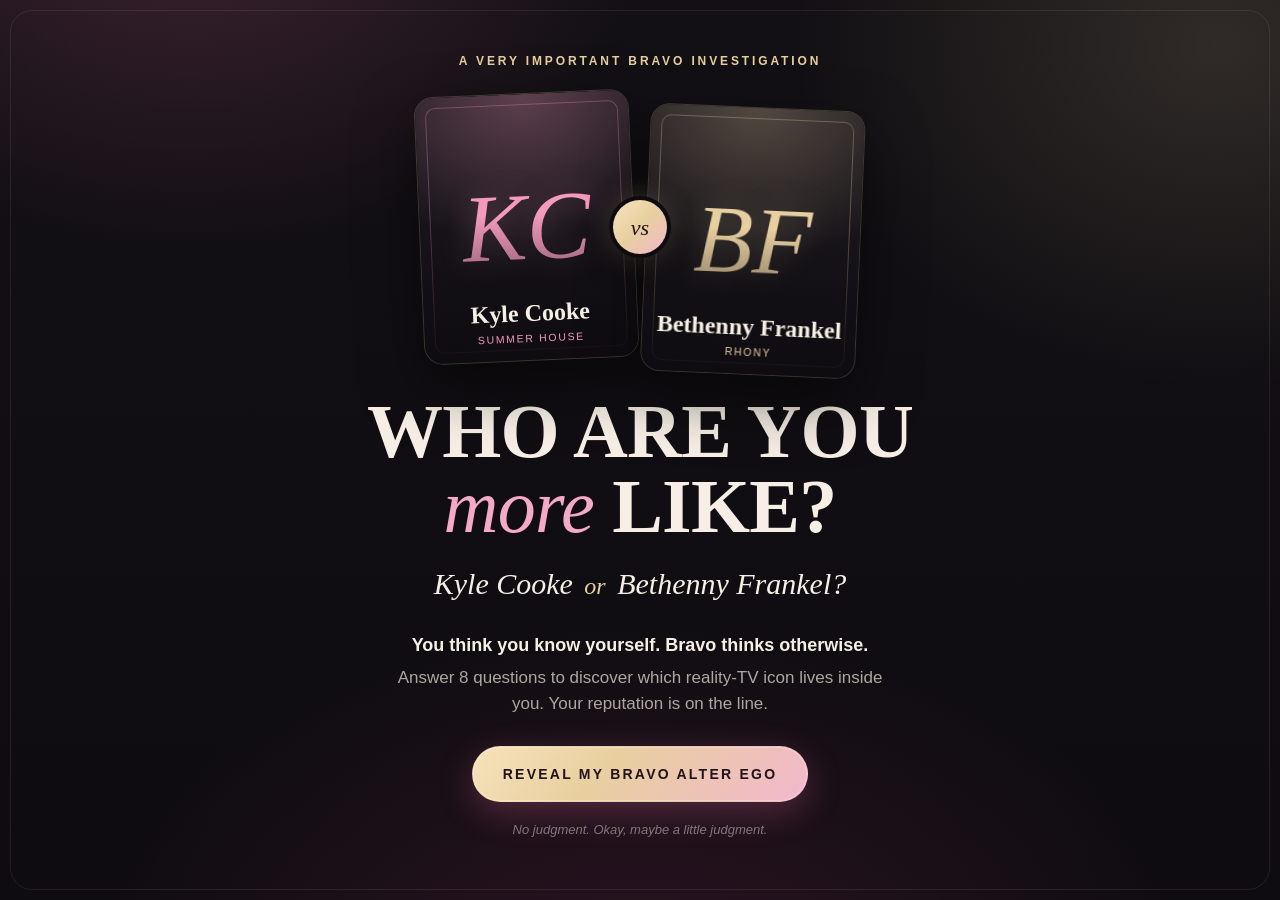
==== quiz/index.html @ a995e0f3 "Add Kyle vs. Bethenny Bravo personality quiz at /quiz/ Eight-question quiz with progress, back navig" ====
<!doctype html>
<html lang="en">
<head>
<meta charset="utf-8">
<meta name="viewport" content="width=device-width, initial-scale=1, viewport-fit=cover">
<meta name="theme-color" content="#0e0c10">
<meta name="robots" content="noindex">
<title>Kyle or Bethenny? A Bravo Investigation</title>
<link rel="icon" href="data:image/svg+xml,<svg xmlns='http://www.w3.org/2000/svg' viewBox='0 0 100 100'><text y='.9em' font-size='90'>🍸</text></svg>">
<link rel="stylesheet" href="quiz.css">
<script type="module" src="app.js"></script>
</head>
<body>

<div class="backdrop" aria-hidden="true"></div>
<canvas id="confetti" aria-hidden="true"></canvas>

<main id="app">

  <!-- 1. Introduction -->
  <section id="intro" class="screen is-active" aria-labelledby="introTitle">
    <p class="eyebrow">A Very Important Bravo Investigation</p>
    <div class="duo duo--intro" id="introDuo"></div>
    <h1 id="introTitle" class="display" tabindex="-1">Who are you <em>more</em> like?</h1>
    <p class="subhead">Kyle Cooke <span class="or">or</span> Bethenny Frankel?</p>
    <p class="lede">You think you know yourself. Bravo thinks otherwise.</p>
    <p class="body-copy">Answer 8 questions to discover which reality-TV icon lives inside you. Your reputation is on the line.</p>
    <button id="startBtn" class="btn btn--primary" type="button">Reveal my Bravo alter ego</button>
    <p class="fine-print">No judgment. Okay, maybe a little judgment.</p>
  </section>

  <!-- 2. Quiz -->
  <section id="quiz" class="screen" aria-labelledby="qText" hidden>
    <div class="quiz-top">
      <button id="backBtn" class="btn-back" type="button"><span aria-hidden="true">←</span> Back</button>
      <p class="eyebrow eyebrow--count" id="qCount" aria-live="polite"></p>
      <span class="quiz-top__spacer" aria-hidden="true"></span>
    </div>
    <div class="progress" id="progress" role="progressbar" aria-label="Quiz progress" aria-valuemin="0" aria-valuemax="8">
      <span class="progress__fill" id="progressFill"></span>
    </div>
    <div class="qcard" id="qcard">
      <p class="qcard__kicker" id="qKicker"></p>
      <h2 class="qcard__text" id="qText" tabindex="-1"></h2>
      <div class="answers" id="answers" role="group" aria-labelledby="qText"></div>
    </div>
    <div class="quiz-foot">
      <button id="nextBtn" class="btn btn--ghost" type="button" hidden>Keep my answer <span aria-hidden="true">→</span></button>
    </div>
  </section>

  <!-- 2b. Dramatic pause -->
  <section id="tally" class="screen screen--center" aria-labelledby="tallyTitle" hidden>
    <p class="eyebrow">Please stand by</p>
    <h2 id="tallyTitle" class="display display--sm" tabindex="-1">The producers are reviewing the footage<span class="dots" aria-hidden="true"><i>.</i><i>.</i><i>.</i></span></h2>
  </section>

  <!-- 3. Results (filled in by app.js) -->
  <section id="result" class="screen" aria-labelledby="resultTitle" hidden></section>

  <!-- 4. Cameo finale (filled in by app.js) -->
  <section id="cameos" class="screen" aria-labelledby="cameosTitle" hidden></section>

</main>

<noscript><p class="noscript">This quiz needs JavaScript turned on. Bravo would never.</p></noscript>
</body>
</html>
---- quiz/quiz.css ----
/* ============================================================
   Bravo reunion special x luxury editorial
   ============================================================ */
:root {
  --ink: #0e0c10;
  --charcoal: #18151b;
  --panel: rgba(255, 248, 240, 0.045);
  --panel-strong: rgba(255, 248, 240, 0.08);
  --line: rgba(232, 207, 160, 0.22);
  --line-strong: rgba(232, 207, 160, 0.55);
  --cream: #f7efe5;
  --muted: rgba(247, 239, 229, 0.68);
  --faint: rgba(247, 239, 229, 0.45);
  --champagne: #e8cfa0;
  --gold: #c9a45c;
  --pink: #f4a9c6;
  --rose: #e2679a;

  /* Per-person accents */
  --kyle: #f39abd;
  --kyle-deep: #b8406f;
  --bethenny: #e8cfa0;
  --bethenny-deep: #9c7a3c;

  --serif: "Didot", "Bodoni 72", "Bodoni MT", "Playfair Display", "Hoefler Text", "Times New Roman", serif;
  --sans: -apple-system, BlinkMacSystemFont, "SF Pro Text", "Segoe UI", Roboto, "Helvetica Neue", Arial, sans-serif;

  --radius: 18px;
  --ease: cubic-bezier(.2, .8, .2, 1);
  --gutter: 20px;
}

* { box-sizing: border-box; -webkit-tap-highlight-color: transparent; }
html { background: var(--ink); }
body {
  margin: 0;
  min-height: 100vh; min-height: 100dvh;
  background: var(--ink);
  color: var(--cream);
  font-family: var(--sans);
  font-size: 17px;
  line-height: 1.5;
  -webkit-font-smoothing: antialiased;
  overflow-x: hidden;
}
[hidden] { display: none !important; }
img, video { max-width: 100%; }
button { font: inherit; color: inherit; }

/* Spotlight glows + a faint reunion-stage frame */
.backdrop {
  position: fixed; inset: 0; z-index: 0; pointer-events: none;
  background:
    radial-gradient(60vmax 45vmax at 15% -10%, rgba(226, 103, 154, 0.20), transparent 60%),
    radial-gradient(55vmax 45vmax at 95% 5%, rgba(232, 207, 160, 0.14), transparent 60%),
    radial-gradient(70vmax 50vmax at 50% 115%, rgba(120, 40, 80, 0.30), transparent 65%),
    linear-gradient(180deg, #121014 0%, var(--ink) 100%);
}
.backdrop::after {
  content: ""; position: absolute; inset: 10px;
  border: 1px solid rgba(232, 207, 160, 0.10); border-radius: 22px;
}
#confetti { position: fixed; inset: 0; width: 100%; height: 100%; z-index: 5; pointer-events: none; }

#app {
  position: relative; z-index: 1;
  width: 100%; max-width: 820px; margin: 0 auto;
  padding: max(28px, env(safe-area-inset-top)) var(--gutter) max(36px, env(safe-area-inset-bottom));
  overflow-x: hidden; overflow-x: clip; /* glows and tilted portraits never cause sideways scroll */
}

/* ---------- Screens ---------- */
.screen {
  min-height: calc(100dvh - 64px);
  display: flex; flex-direction: column; align-items: center; justify-content: center;
  text-align: center;
}
.screen.is-entering { animation: screenIn .7s var(--ease) both; }
.screen--center { justify-content: center; }
@keyframes screenIn { from { opacity: 0; transform: translateY(14px); } to { opacity: 1; transform: none; } }

/* ---------- Type ---------- */
.eyebrow {
  margin: 0 0 18px;
  font-size: 12px; font-weight: 600; letter-spacing: 0.24em; text-transform: uppercase;
  color: var(--champagne);
}
.display {
  margin: 0;
  font-family: var(--serif); font-weight: 700;
  font-size: clamp(40px, 10.5vw, 76px); line-height: 0.98; letter-spacing: -0.01em;
  text-transform: uppercase; text-wrap: balance;
}
.display em { font-style: italic; text-transform: lowercase; color: var(--pink); font-weight: 400; }
.display--sm { font-size: clamp(28px, 7.5vw, 46px); line-height: 1.1; text-transform: none; }
.display:focus, .qcard__text:focus, h2:focus { outline: none; }
.subhead {
  margin: 18px 0 0;
  font-family: var(--serif); font-style: italic; font-size: clamp(22px, 5.6vw, 30px); color: var(--cream);
}
.subhead .or { color: var(--champagne); font-size: 0.8em; margin: 0 4px; }
.lede { margin: 26px 0 6px; font-weight: 600; font-size: 18px; }
.body-copy { margin: 0 auto; max-width: 30em; color: var(--muted); }
.fine-print { margin: 18px 0 0; font-size: 13px; color: var(--faint); font-style: italic; }
.gold-rule { width: 64px; height: 1px; margin: 26px auto; border: 0; background: linear-gradient(90deg, transparent, var(--gold), transparent); }

/* ---------- Buttons ---------- */
.btn {
  appearance: none; cursor: pointer;
  display: inline-flex; align-items: center; justify-content: center; gap: 10px;
  min-height: 56px; padding: 16px 30px; margin-top: 30px;
  border-radius: 999px; border: 1px solid transparent;
  font-weight: 700; font-size: 14px; letter-spacing: 0.16em; text-transform: uppercase;
  text-decoration: none;
  transition: transform .2s var(--ease), box-shadow .25s ease, background-color .25s ease, border-color .25s ease;
}
.btn--primary {
  color: #22131a;
  background: linear-gradient(135deg, #f7e2bb 0%, var(--champagne) 40%, #f2b7cd 100%);
  box-shadow: 0 10px 34px rgba(226, 103, 154, 0.28), 0 0 0 1px rgba(255, 255, 255, 0.25) inset;
}
.btn--primary:hover { transform: translateY(-2px); box-shadow: 0 16px 44px rgba(226, 103, 154, 0.42), 0 0 0 1px rgba(255, 255, 255, 0.35) inset; }
.btn--ghost { color: var(--cream); background: transparent; border-color: var(--line-strong); }
.btn--ghost:hover { background: var(--panel-strong); border-color: var(--champagne); }
.btn:active { transform: scale(0.97); }
.btn:focus-visible, .btn-back:focus-visible, .answer:focus-visible, .link-btn:focus-visible {
  outline: 2px solid var(--champagne); outline-offset: 4px;
}
.btn-back {
  appearance: none; cursor: pointer; background: none; border: 0; padding: 10px 6px;
  color: var(--muted); font-size: 14px; letter-spacing: 0.08em; text-transform: uppercase; font-weight: 600;
  border-radius: 8px; transition: color .2s ease;
}
.btn-back:hover { color: var(--cream); }
.btn-back[aria-hidden="true"] { visibility: hidden; }
.link-btn {
  appearance: none; cursor: pointer; background: none; border: 0; margin-top: 16px; padding: 8px;
  color: var(--muted); font-size: 14px; text-decoration: underline; text-underline-offset: 4px; border-radius: 6px;
}
.link-btn:hover { color: var(--cream); }

/* ---------- Portraits (image with monogram fallback) ---------- */
.portrait {
  position: relative; margin: 0;
  width: 100%; aspect-ratio: 4 / 5;
  border-radius: var(--radius); overflow: hidden;
  background: var(--charcoal);
  box-shadow: 0 0 0 1px var(--line), 0 24px 60px rgba(0, 0, 0, 0.55);
  isolation: isolate;
}
.portrait__fallback {
  position: absolute; inset: 0;
  display: flex; flex-direction: column; align-items: center; justify-content: center; gap: 6px;
  background:
    radial-gradient(120% 80% at 50% 0%, var(--accent-glow), transparent 70%),
    linear-gradient(180deg, #1d191f, #121014);
}
.portrait__fallback::before {
  content: ""; position: absolute; inset: 10px;
  border: 1px solid var(--accent-line); border-radius: calc(var(--radius) - 8px);
}
.portrait__mono {
  font-family: var(--serif); font-style: italic; font-weight: 400;
  font-size: clamp(54px, 15vw, 96px); line-height: 1; color: var(--accent);
  text-shadow: 0 0 30px var(--accent-glow);
}
.portrait__img {
  position: absolute; inset: 0; width: 100%; height: 100%;
  object-fit: cover; object-position: var(--pos, 50% 25%);
  opacity: 0; transition: opacity .6s ease;
}
.portrait__img.is-loaded { opacity: 1; }
.portrait::after { /* legibility gradient behind the caption */
  content: ""; position: absolute; inset: 45% 0 0; z-index: 1;
  background: linear-gradient(180deg, transparent, rgba(14, 12, 16, 0.92));
}
.portrait__caption {
  position: absolute; left: 0; right: 0; bottom: 0; z-index: 2;
  padding: 14px 12px 14px; text-align: center;
}
.portrait__name { display: block; font-family: var(--serif); font-size: clamp(17px, 4.6vw, 24px); font-weight: 700; line-height: 1.15; }
.portrait__show { display: block; margin-top: 3px; font-size: 10.5px; letter-spacing: 0.16em; text-transform: uppercase; color: var(--accent); }

.is-kyle { --accent: var(--kyle); --accent-deep: var(--kyle-deep); --accent-glow: rgba(243, 154, 189, 0.30); --accent-line: rgba(243, 154, 189, 0.30); }
.is-bethenny { --accent: var(--bethenny); --accent-deep: var(--bethenny-deep); --accent-glow: rgba(232, 207, 160, 0.26); --accent-line: rgba(232, 207, 160, 0.30); }

/* Side-by-side pair with a "vs" medallion */
.duo { position: relative; display: grid; grid-template-columns: 1fr 1fr; gap: 14px; width: 100%; max-width: 440px; margin: 6px auto 34px; }
.duo .portrait:first-child { transform: rotate(-2.5deg); }
.duo .portrait:last-child { transform: rotate(2.5deg) translateY(14px); }
.duo__vs {
  position: absolute; left: 50%; top: 50%; z-index: 3; transform: translate(-50%, -50%);
  width: 54px; height: 54px; border-radius: 50%;
  display: flex; align-items: center; justify-content: center;
  font-family: var(--serif); font-style: italic; font-size: 22px; color: #22131a;
  background: linear-gradient(135deg, #f7e2bb, var(--champagne) 50%, #f2b7cd);
  box-shadow: 0 0 0 4px var(--ink), 0 10px 30px rgba(0, 0, 0, 0.5), 0 0 30px rgba(232, 207, 160, 0.35);
}
.duo--intro .portrait { animation: floatIn 1s var(--ease) both; }
.duo--intro .portrait:last-child { animation-delay: .12s; }
@keyframes floatIn { from { opacity: 0; translate: 0 24px; } to { opacity: 1; translate: 0 0; } }

/* ---------- Quiz ---------- */
#quiz { justify-content: flex-start; padding-top: 4px; }
.quiz-top { width: 100%; display: grid; grid-template-columns: 90px 1fr 90px; align-items: center; }
.quiz-top .btn-back { justify-self: start; }
.eyebrow--count { margin: 0; }
.progress {
  width: 100%; height: 4px; margin: 14px 0 0;
  border-radius: 999px; background: rgba(247, 239, 229, 0.10); overflow: hidden;
}
.progress__fill {
  display: block; height: 100%; width: 0;
  background: linear-gradient(90deg, var(--rose), var(--champagne));
  box-shadow: 0 0 14px rgba(232, 207, 160, 0.6);
  transition: width .5s var(--ease);
}
.qcard { width: 100%; margin-top: clamp(28px, 7vh, 64px); }
.qcard.is-leaving { animation: qOut .22s ease both; }
.qcard.is-entering { animation: qIn .45s var(--ease) both; }
.qcard.is-leaving.is-back { animation-name: qOutBack; }
.qcard.is-entering.is-back { animation-name: qInBack; }
@keyframes qOut { to { opacity: 0; transform: translateX(-28px); } }
@keyframes qIn { from { opacity: 0; transform: translateX(28px); } to { opacity: 1; transform: none; } }
@keyframes qOutBack { to { opacity: 0; transform: translateX(28px); } }
@keyframes qInBack { from { opacity: 0; transform: translateX(-28px); } to { opacity: 1; transform: none; } }
.qcard__kicker { margin: 0 0 12px; font-family: var(--serif); font-style: italic; color: var(--pink); font-size: 18px; }
.qcard__text {
  margin: 0 auto; max-width: 18em;
  font-family: var(--serif); font-weight: 700; font-size: clamp(30px, 8vw, 50px); line-height: 1.08; text-wrap: balance;
}
.answers { display: grid; gap: 14px; margin-top: clamp(28px, 5vh, 44px); text-align: left; }
@media (min-width: 720px) { .answers { grid-template-columns: 1fr 1fr; gap: 18px; } }

.answer {
  appearance: none; cursor: pointer; position: relative;
  display: grid; grid-template-columns: auto 1fr; align-items: start; gap: 16px;
  width: 100%; min-height: 96px; padding: 22px 20px 22px 18px;
  text-align: left; border-radius: var(--radius);
  background: var(--panel); border: 1px solid var(--line);
  transition: transform .2s var(--ease), background-color .2s ease, border-color .2s ease, box-shadow .25s ease;
}
.answer:hover { background: var(--panel-strong); border-color: var(--line-strong); transform: translateY(-2px); }
.answer:active { transform: scale(0.985); }
.answer__letter {
  flex: none; width: 36px; height: 36px; border-radius: 50%;
  display: inline-flex; align-items: center; justify-content: center;
  font-family: var(--serif); font-style: italic; font-size: 18px; color: var(--champagne);
  border: 1px solid var(--line-strong);
  transition: background-color .2s ease, color .2s ease;
}
.answer__text { font-size: 17px; line-height: 1.45; padding-top: 5px; }
.answer__tag {
  position: absolute; top: -11px; right: 16px;
  display: none; align-items: center; gap: 6px;
  padding: 3px 10px; border-radius: 999px;
  font-size: 10.5px; font-weight: 700; letter-spacing: 0.16em; text-transform: uppercase;
  color: #22131a; background: var(--champagne);
}
.answer[aria-pressed="true"] {
  background: linear-gradient(135deg, rgba(232, 207, 160, 0.16), rgba(226, 103, 154, 0.12));
  border-color: var(--champagne);
  box-shadow: 0 0 0 1px var(--champagne), 0 12px 34px rgba(232, 207, 160, 0.16);
}
.answer[aria-pressed="true"] .answer__letter { background: var(--champagne); color: #22131a; border-color: var(--champagne); }
.answer[aria-pressed="true"] .answer__tag { display: inline-flex; }
.answers.is-locked .answer { pointer-events: none; }

.quiz-foot { min-height: 90px; display: flex; justify-content: center; }

/* ---------- Tally ---------- */
.dots i { font-style: normal; animation: blink 1.2s infinite; }
.dots i:nth-child(2) { animation-delay: .2s; }
.dots i:nth-child(3) { animation-delay: .4s; }
@keyframes blink { 0%, 100% { opacity: .2; } 50% { opacity: 1; } }

/* ---------- Result ---------- */
#result, #cameos { justify-content: flex-start; padding-top: 12px; }
.reveal > * { animation: rise .8s var(--ease) both; }
.reveal > *:nth-child(1) { animation-delay: .05s; }
.reveal > *:nth-child(2) { animation-delay: .25s; animation-name: spotlight; animation-duration: 1.2s; }
.reveal > *:nth-child(3) { animation-delay: .8s; }
.reveal > *:nth-child(4) { animation-delay: 1.05s; }
.reveal > *:nth-child(5) { animation-delay: 1.3s; }
.reveal > *:nth-child(n+6) { animation-delay: 1.5s; }
@keyframes rise { from { opacity: 0; transform: translateY(18px); } to { opacity: 1; transform: none; } }
@keyframes spotlight { from { opacity: 0; transform: scale(.88); filter: brightness(2.2) blur(6px); } to { opacity: 1; transform: none; filter: none; } }

.result__stage { position: relative; width: 100%; max-width: 300px; margin: 0 auto 30px; }
.result__stage::before { /* spotlight halo */
  content: ""; position: absolute; inset: -18% -30%; z-index: -1;
  background: radial-gradient(closest-side, var(--halo, rgba(232, 207, 160, 0.30)), transparent);
}
.result__stage--duo { max-width: 440px; }
.result__stage--duo .duo { margin: 0 auto; }
.result__title .line { display: block; }
.result__title .line--small { font-size: 0.5em; letter-spacing: 0.06em; color: var(--champagne); margin-bottom: 8px; }
.result__title .line--name { color: var(--name-color, var(--cream)); }
.result__subtitle { margin: 14px 0 0; font-family: var(--serif); font-style: italic; font-size: clamp(20px, 5.4vw, 28px); color: var(--muted); }

.scorecard {
  width: 100%; max-width: 520px; margin: 34px auto 0; padding: 22px 20px 20px;
  border-radius: var(--radius); background: var(--panel); border: 1px solid var(--line);
}
.scorecard .eyebrow { margin-bottom: 16px; }
.split {
  display: flex; height: 14px; border-radius: 999px; overflow: hidden;
  background: rgba(247, 239, 229, 0.08);
}
.split__seg { width: 0; transition: width 1.4s var(--ease) .3s; }
.split__seg--kyle { background: linear-gradient(90deg, var(--kyle-deep), var(--kyle)); }
.split__seg--bethenny { background: linear-gradient(90deg, var(--bethenny), var(--bethenny-deep)); }
.tally { display: flex; justify-content: space-between; gap: 12px; margin: 14px 0 0; }
.tally div { display: flex; flex-direction: column; gap: 2px; }
.tally div:last-child { text-align: right; }
.tally dt { font-size: 12px; letter-spacing: 0.16em; text-transform: uppercase; font-weight: 700; }
.tally .is-kyle dt { color: var(--kyle); }
.tally .is-bethenny dt { color: var(--bethenny); }
.tally dd { margin: 0; font-family: var(--serif); font-size: 22px; font-weight: 700; }

.result__desc { max-width: 32em; margin: 30px auto 0; font-size: 18px; color: var(--cream); }
.traits {
  list-style: none; margin: 24px auto 0; padding: 0; max-width: 520px;
  display: flex; flex-wrap: wrap; justify-content: center; gap: 10px;
}
.traits li {
  padding: 8px 14px; border-radius: 999px; font-size: 14px;
  border: 1px solid var(--line); background: var(--panel); color: var(--muted);
}
.traits li::before { content: "✦ "; color: var(--champagne); }
.diagnosis { margin: 30px auto 0; font-family: var(--serif); font-style: italic; font-size: 21px; color: var(--muted); max-width: 26em; }
.diagnosis strong { color: var(--champagne); font-weight: 700; }

.teaser {
  width: 100%; margin: 56px auto 0; padding: 40px 22px 34px;
  border-radius: 24px; position: relative; overflow: hidden;
  background:
    radial-gradient(120% 90% at 50% 0%, rgba(226, 103, 154, 0.18), transparent 60%),
    linear-gradient(180deg, rgba(255, 248, 240, 0.06), rgba(255, 248, 240, 0.02));
  border: 1px solid var(--line-strong);
  box-shadow: 0 0 60px rgba(232, 207, 160, 0.08);
  animation: rise .8s var(--ease) 1.9s both;
}
.teaser h2 { margin: 0; font-family: var(--serif); font-weight: 700; font-size: clamp(30px, 8vw, 48px); line-height: 1.04; text-transform: uppercase; text-wrap: balance; }
.teaser p { margin: 16px auto 0; max-width: 28em; color: var(--muted); }
.teaser .btn { margin-top: 26px; }

/* ---------- Cameo finale ---------- */
.cameos__head { margin-bottom: 34px; }
.cameos__head h2 { margin: 0; font-family: var(--serif); font-weight: 700; font-size: clamp(32px, 9vw, 56px); line-height: 1.02; text-transform: uppercase; text-wrap: balance; }
.cameo-grid { display: grid; gap: 26px; width: 100%; align-items: start; }
@media (min-width: 760px) { .cameo-grid { grid-template-columns: 1fr 1fr; } }
.cameo-grid > * { animation: rise .8s var(--ease) both; }
.cameo-grid > *:nth-child(2) { animation-delay: .25s; }

.cameo {
  position: relative; padding: 22px 18px 18px; border-radius: 24px; text-align: center;
  background: linear-gradient(180deg, rgba(255, 248, 240, 0.06), rgba(255, 248, 240, 0.02));
  border: 1px solid var(--accent-line);
  box-shadow: 0 30px 70px rgba(0, 0, 0, 0.45);
}
.cameo--featured { padding-top: 34px; border-color: var(--accent); box-shadow: 0 0 0 1px var(--accent), 0 0 50px var(--accent-glow), 0 30px 70px rgba(0, 0, 0, 0.45); }
.cameo__badge {
  position: absolute; top: -13px; left: 50%; transform: translateX(-50%);
  white-space: nowrap; padding: 5px 14px; border-radius: 999px;
  font-size: 11px; font-weight: 800; letter-spacing: 0.2em; color: #22131a;
  background: var(--accent);
  box-shadow: 0 6px 20px var(--accent-glow);
}
.cameo__head { display: flex; align-items: center; gap: 14px; text-align: left; margin-bottom: 18px; }
.cameo__head .portrait { flex: none; width: 66px; aspect-ratio: 1; border-radius: 50%; box-shadow: 0 0 0 2px var(--accent); }
.cameo__head .portrait::after, .cameo__head .portrait__fallback::before { display: none; }
.cameo__head .portrait__mono { font-size: 26px; }
.cameo__label { margin: 0 0 4px; font-size: 10.5px; font-weight: 700; letter-spacing: 0.18em; color: var(--accent); }
.cameo__name { margin: 0; font-family: var(--serif); font-size: 26px; line-height: 1.1; }
.cameo__show { margin: 2px 0 0; font-size: 14px; color: var(--muted); }

.cameo__media {
  position: relative; margin: 0 auto;
  width: min(100%, calc(68vh * 9 / 16)); aspect-ratio: 9 / 16;
  border-radius: 16px; overflow: hidden; background: #000;
  box-shadow: 0 0 0 1px var(--accent-line);
}
.cameo__media video { display: block; width: 100%; height: 100%; object-fit: contain; background: #000; }
.cameo__placeholder {
  position: absolute; inset: 0;
  display: flex; flex-direction: column; align-items: center; justify-content: center; gap: 14px;
  padding: 24px; text-align: center;
  background:
    radial-gradient(90% 60% at 50% 30%, var(--accent-glow), transparent 70%),
    linear-gradient(180deg, #1b171d, #0f0d11);
}
.cameo__placeholder-bg { position: absolute; inset: 0; width: 100%; height: 100%; object-fit: cover; opacity: .28; filter: blur(2px) saturate(.8); }
.cameo__placeholder > *:not(.cameo__placeholder-bg) { position: relative; }
.cameo__icon {
  width: 74px; height: 74px; border-radius: 50%;
  display: flex; align-items: center; justify-content: center;
  border: 1px solid var(--accent); color: var(--accent);
  box-shadow: 0 0 30px var(--accent-glow);
}
.cameo__icon svg { width: 26px; height: 26px; margin-left: 4px; }
.cameo__placeholder-title { margin: 0; font-family: var(--serif); font-size: 24px; font-weight: 700; }
.cameo__placeholder-text { margin: 0; color: var(--muted); font-size: 15px; max-width: 18em; }
.cameo__placeholder .btn { margin-top: 6px; }

.finale { margin: 48px auto 0; font-family: var(--serif); font-style: italic; font-size: clamp(22px, 6vw, 30px); line-height: 1.3; max-width: 18em; text-wrap: balance; }
.finale-actions { display: flex; flex-wrap: wrap; justify-content: center; gap: 4px 18px; }

.noscript { position: relative; z-index: 2; text-align: center; padding: 40px 20px; }

/* ---------- Small screens ---------- */
@media (max-width: 380px) {
  :root { --gutter: 16px; }
  .btn { padding: 15px 22px; letter-spacing: 0.12em; }
  .quiz-top { grid-template-columns: 76px 1fr 76px; }
  .duo { gap: 10px; }
}

/* ---------- Reduced motion ---------- */
@media (prefers-reduced-motion: reduce) {
  *, *::before, *::after {
    animation-duration: 0.01ms !important; animation-delay: 0ms !important;
    transition-duration: 0.01ms !important; transition-delay: 0ms !important;
  }
  .dots i { opacity: 1; }
}
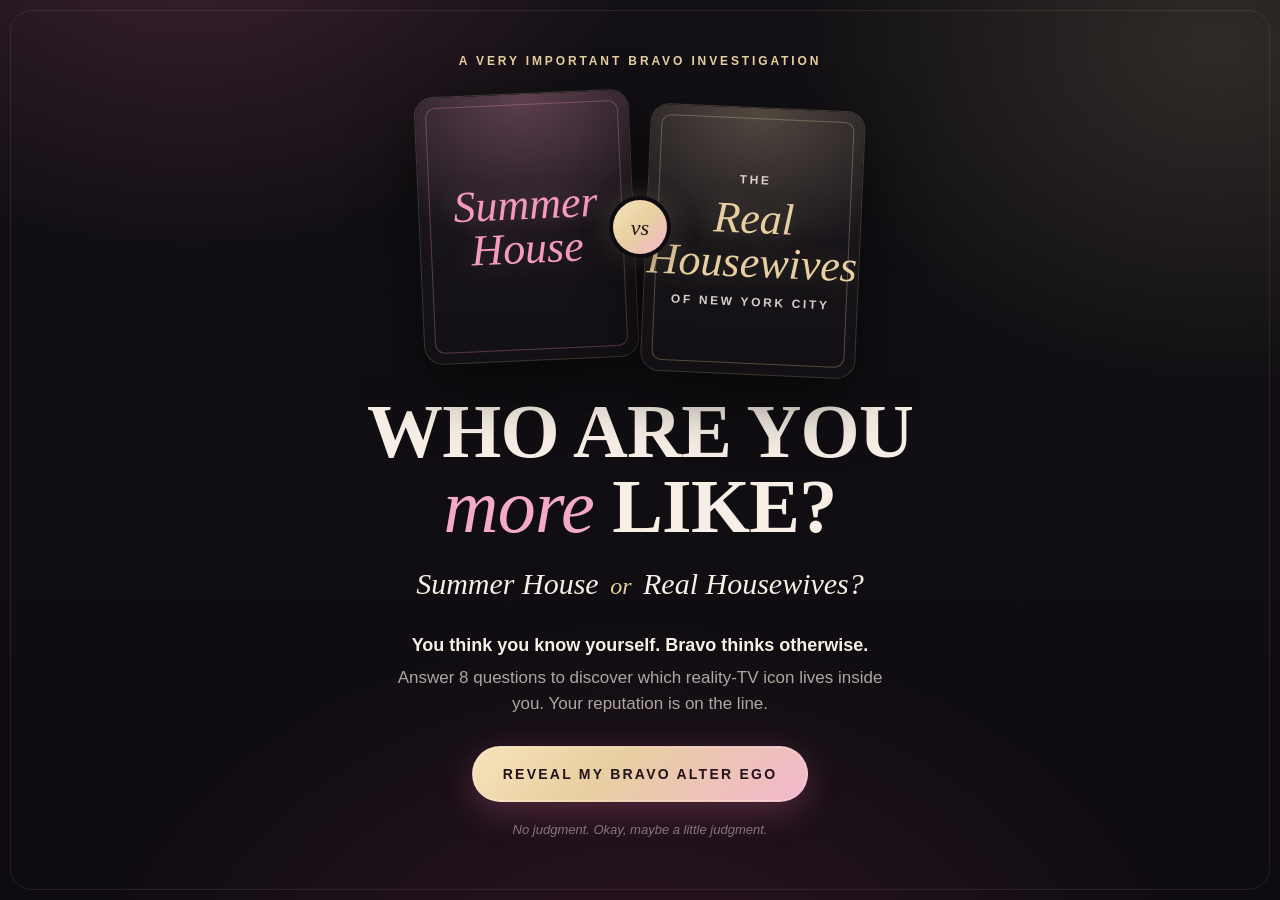
==== commit 17a1bf6e: "Quiz intro: show logos instead of names, no spoilers before the reveal The intro now pits Summer Hou" ====
--- a/quiz/index.html
+++ b/quiz/index.html
@@ -5,7 +5,7 @@
 <meta name="viewport" content="width=device-width, initial-scale=1, viewport-fit=cover">
 <meta name="theme-color" content="#0e0c10">
 <meta name="robots" content="noindex">
-<title>Kyle or Bethenny? A Bravo Investigation</title>
+<title>Who Are You More Like? A Bravo Investigation</title>
 <link rel="icon" href="data:image/svg+xml,<svg xmlns='http://www.w3.org/2000/svg' viewBox='0 0 100 100'><text y='.9em' font-size='90'>🍸</text></svg>">
 <link rel="stylesheet" href="quiz.css">
 <script type="module" src="app.js"></script>
@@ -22,7 +22,7 @@
     <p class="eyebrow">A Very Important Bravo Investigation</p>
     <div class="duo duo--intro" id="introDuo"></div>
     <h1 id="introTitle" class="display" tabindex="-1">Who are you <em>more</em> like?</h1>
-    <p class="subhead">Kyle Cooke <span class="or">or</span> Bethenny Frankel?</p>
+    <p class="subhead">Summer House <span class="or">or</span> Real Housewives?</p>
     <p class="lede">You think you know yourself. Bravo thinks otherwise.</p>
     <p class="body-copy">Answer 8 questions to discover which reality-TV icon lives inside you. Your reputation is on the line.</p>
     <button id="startBtn" class="btn btn--primary" type="button">Reveal my Bravo alter ego</button>
--- a/quiz/quiz.css
+++ b/quiz/quiz.css
@@ -184,6 +184,26 @@
 .is-kyle { --accent: var(--kyle); --accent-deep: var(--kyle-deep); --accent-glow: rgba(243, 154, 189, 0.30); --accent-line: rgba(243, 154, 189, 0.30); }
 .is-bethenny { --accent: var(--bethenny); --accent-deep: var(--bethenny-deep); --accent-glow: rgba(232, 207, 160, 0.26); --accent-line: rgba(232, 207, 160, 0.30); }
 
+/* Show logo cards (intro) */
+.show-card::after { display: none; }
+.show-card__wordmark { padding: 22px 14px; gap: 2px; }
+.wordmark__main {
+  font-family: var(--serif); font-style: italic; font-weight: 400;
+  font-size: clamp(24px, 6.6vw, 44px); line-height: 1; color: var(--accent);
+  text-shadow: 0 0 28px var(--accent-glow); text-wrap: balance;
+}
+.wordmark__minor {
+  font-size: clamp(10px, 2.6vw, 12px); font-weight: 600; letter-spacing: 0.22em; text-transform: uppercase;
+  color: var(--cream); opacity: 0.85; margin: 6px 0;
+}
+.show-card__logo {
+  position: absolute; inset: 14% 17%; width: 66%; height: 72%;
+  object-fit: contain; opacity: 0; transition: opacity .6s ease;
+  filter: drop-shadow(0 6px 24px rgba(0, 0, 0, 0.5));
+}
+.show-card__logo.is-loaded { opacity: 1; }
+.show-card.has-logo .show-card__wordmark > * { visibility: hidden; } /* keep the card background, drop the text */
+
 /* Side-by-side pair with a "vs" medallion */
 .duo { position: relative; display: grid; grid-template-columns: 1fr 1fr; gap: 14px; width: 100%; max-width: 440px; margin: 6px auto 34px; }
 .duo .portrait:first-child { transform: rotate(-2.5deg); }
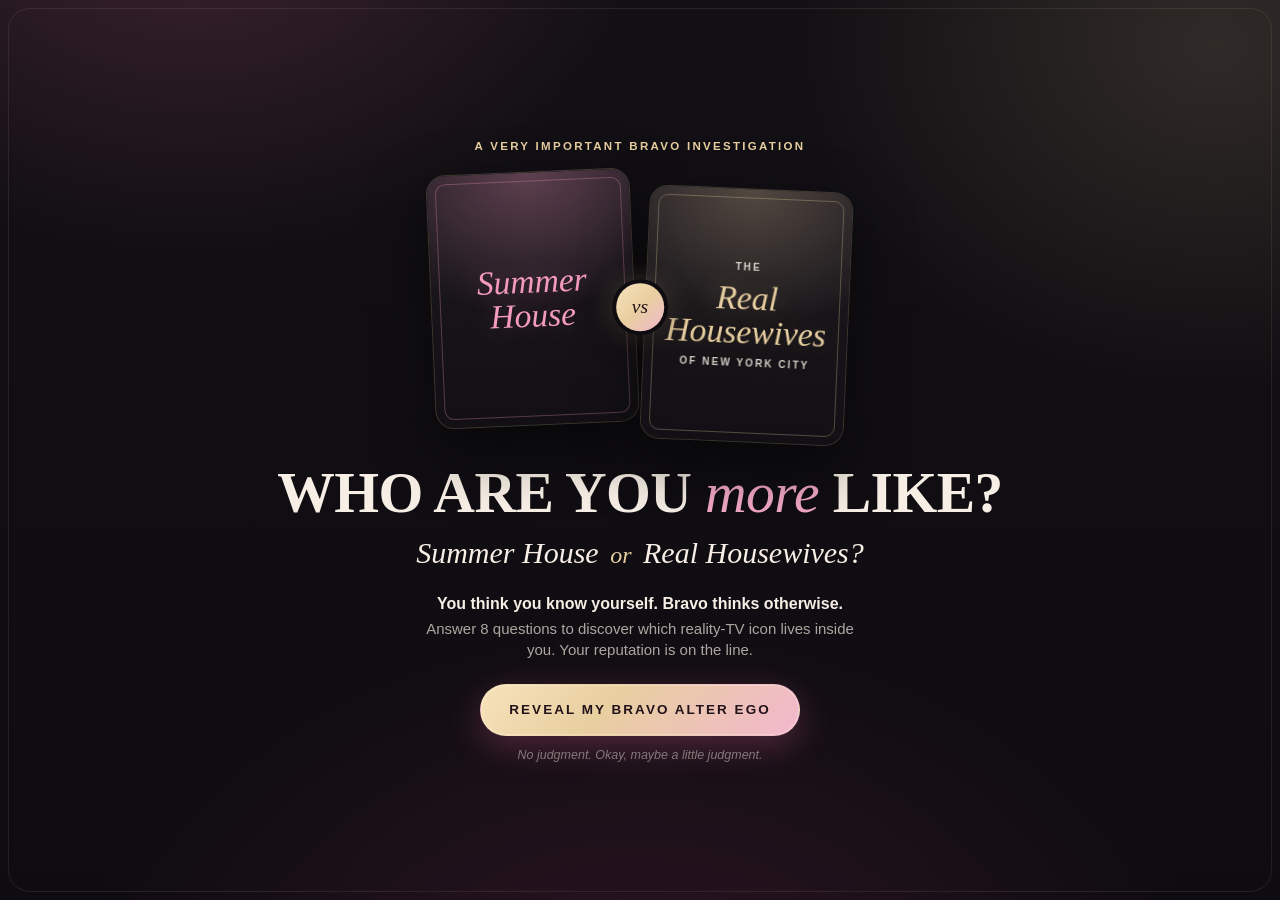
==== commit 5e8a2002: "Quiz: fit every screen on an iPhone without scrolling Screens are now sized to the visible viewport " ====
--- a/quiz/index.html
+++ b/quiz/index.html
@@ -20,7 +20,7 @@
   <!-- 1. Introduction -->
   <section id="intro" class="screen is-active" aria-labelledby="introTitle">
     <p class="eyebrow">A Very Important Bravo Investigation</p>
-    <div class="duo duo--intro" id="introDuo"></div>
+    <div class="stretch"><div class="duo duo--intro" id="introDuo"></div></div>
     <h1 id="introTitle" class="display" tabindex="-1">Who are you <em>more</em> like?</h1>
     <p class="subhead">Summer House <span class="or">or</span> Real Housewives?</p>
     <p class="lede">You think you know yourself. Bravo thinks otherwise.</p>
@@ -56,7 +56,18 @@
   </section>
 
   <!-- 3. Results (filled in by app.js) -->
-  <section id="result" class="screen" aria-labelledby="resultTitle" hidden></section>
+  <section id="result" class="screen reveal" aria-labelledby="resultTitle" hidden></section>
+
+  <!-- 3b. Teaser for the Cameos -->
+  <section id="verdict" class="screen" aria-labelledby="verdictTitle" hidden>
+    <div class="teaser">
+      <p class="eyebrow">Your verdict is in</p>
+      <h2 id="verdictTitle" tabindex="-1">Hear it from the professionals.</h2>
+      <p>Your Bravo alter ego has been identified. But we thought you deserved a second opinion.</p>
+      <button id="revealCameosBtn" class="btn btn--primary" type="button">Reveal your Cameo surprises</button>
+    </div>
+    <button id="verdictBackBtn" class="link-btn" type="button">← Back to my results</button>
+  </section>
 
   <!-- 4. Cameo finale (filled in by app.js) -->
   <section id="cameos" class="screen" aria-labelledby="cameosTitle" hidden></section>
--- a/quiz/quiz.css
+++ b/quiz/quiz.css
@@ -1,5 +1,7 @@
 /* ============================================================
    Bravo reunion special x luxury editorial
+   Every screen is sized to fit the visible phone screen: text keeps
+   its size, and the images (".stretch" areas) shrink to the space left.
    ============================================================ */
 :root {
   --ink: #0e0c10;
@@ -28,18 +30,20 @@
   --radius: 18px;
   --ease: cubic-bezier(.2, .8, .2, 1);
   --gutter: 20px;
-}
+  --screen-h: 100vh;
+}
+@supports (height: 100svh) { :root { --screen-h: 100svh; } } /* visible height with Safari's toolbars showing */
 
 * { box-sizing: border-box; -webkit-tap-highlight-color: transparent; }
 html { background: var(--ink); }
 body {
   margin: 0;
-  min-height: 100vh; min-height: 100dvh;
+  min-height: var(--screen-h);
   background: var(--ink);
   color: var(--cream);
   font-family: var(--sans);
-  font-size: 17px;
-  line-height: 1.5;
+  font-size: 16px;
+  line-height: 1.45;
   -webkit-font-smoothing: antialiased;
   overflow-x: hidden;
 }
@@ -57,7 +61,7 @@
     linear-gradient(180deg, #121014 0%, var(--ink) 100%);
 }
 .backdrop::after {
-  content: ""; position: absolute; inset: 10px;
+  content: ""; position: absolute; inset: 8px;
   border: 1px solid rgba(232, 207, 160, 0.10); border-radius: 22px;
 }
 #confetti { position: fixed; inset: 0; width: 100%; height: 100%; z-index: 5; pointer-events: none; }
@@ -65,52 +69,59 @@
 #app {
   position: relative; z-index: 1;
   width: 100%; max-width: 820px; margin: 0 auto;
-  padding: max(28px, env(safe-area-inset-top)) var(--gutter) max(36px, env(safe-area-inset-bottom));
+  padding: 0 var(--gutter);
   overflow-x: hidden; overflow-x: clip; /* glows and tilted portraits never cause sideways scroll */
 }
 
 /* ---------- Screens ---------- */
 .screen {
-  min-height: calc(100dvh - 64px);
+  min-height: var(--screen-h);
+  padding: max(18px, env(safe-area-inset-top)) 0 max(16px, env(safe-area-inset-bottom));
   display: flex; flex-direction: column; align-items: center; justify-content: center;
   text-align: center;
 }
 .screen.is-entering { animation: screenIn .7s var(--ease) both; }
-.screen--center { justify-content: center; }
 @keyframes screenIn { from { opacity: 0; transform: translateY(14px); } to { opacity: 1; transform: none; } }
+
+/* Flexible image area: takes whatever height is left over, within limits */
+.stretch {
+  flex: 1 1 0; width: 100%;
+  min-height: 110px; max-height: 300px;
+  container-type: size;
+  display: flex; align-items: center; justify-content: center;
+}
 
 /* ---------- Type ---------- */
 .eyebrow {
-  margin: 0 0 18px;
-  font-size: 12px; font-weight: 600; letter-spacing: 0.24em; text-transform: uppercase;
+  margin: 0 0 12px;
+  font-size: 11.5px; font-weight: 600; letter-spacing: 0.2em; text-transform: uppercase;
   color: var(--champagne);
 }
 .display {
   margin: 0;
   font-family: var(--serif); font-weight: 700;
-  font-size: clamp(40px, 10.5vw, 76px); line-height: 0.98; letter-spacing: -0.01em;
+  font-size: clamp(32px, min(10vw, 6.4svh), 72px); line-height: 0.98; letter-spacing: -0.01em;
   text-transform: uppercase; text-wrap: balance;
 }
 .display em { font-style: italic; text-transform: lowercase; color: var(--pink); font-weight: 400; }
-.display--sm { font-size: clamp(28px, 7.5vw, 46px); line-height: 1.1; text-transform: none; }
-.display:focus, .qcard__text:focus, h2:focus { outline: none; }
+.display--sm { font-size: clamp(26px, min(7.5vw, 5svh), 46px); line-height: 1.1; text-transform: none; }
+.display:focus, h2:focus { outline: none; }
 .subhead {
-  margin: 18px 0 0;
-  font-family: var(--serif); font-style: italic; font-size: clamp(22px, 5.6vw, 30px); color: var(--cream);
+  margin: 10px 0 0;
+  font-family: var(--serif); font-style: italic; font-size: clamp(19px, min(5.4vw, 3.4svh), 30px); color: var(--cream);
 }
 .subhead .or { color: var(--champagne); font-size: 0.8em; margin: 0 4px; }
-.lede { margin: 26px 0 6px; font-weight: 600; font-size: 18px; }
-.body-copy { margin: 0 auto; max-width: 30em; color: var(--muted); }
-.fine-print { margin: 18px 0 0; font-size: 13px; color: var(--faint); font-style: italic; }
-.gold-rule { width: 64px; height: 1px; margin: 26px auto; border: 0; background: linear-gradient(90deg, transparent, var(--gold), transparent); }
+.lede { margin: clamp(10px, 2svh, 22px) 0 4px; font-weight: 600; font-size: 16px; line-height: 1.35; }
+.body-copy { margin: 0 auto; max-width: 30em; color: var(--muted); font-size: 15px; line-height: 1.4; }
+.fine-print { margin: 10px 0 0; font-size: 12.5px; color: var(--faint); font-style: italic; }
 
 /* ---------- Buttons ---------- */
 .btn {
   appearance: none; cursor: pointer;
   display: inline-flex; align-items: center; justify-content: center; gap: 10px;
-  min-height: 56px; padding: 16px 30px; margin-top: 30px;
-  border-radius: 999px; border: 1px solid transparent;
-  font-weight: 700; font-size: 14px; letter-spacing: 0.16em; text-transform: uppercase;
+  min-height: 52px; padding: 14px 28px; margin-top: clamp(14px, 2.6svh, 28px);
+  border-radius: 999px; border: 1px solid transparent; flex: none;
+  font-weight: 700; font-size: 13.5px; letter-spacing: 0.15em; text-transform: uppercase;
   text-decoration: none;
   transition: transform .2s var(--ease), box-shadow .25s ease, background-color .25s ease, border-color .25s ease;
 }
@@ -123,25 +134,25 @@
 .btn--ghost { color: var(--cream); background: transparent; border-color: var(--line-strong); }
 .btn--ghost:hover { background: var(--panel-strong); border-color: var(--champagne); }
 .btn:active { transform: scale(0.97); }
-.btn:focus-visible, .btn-back:focus-visible, .answer:focus-visible, .link-btn:focus-visible {
+.btn:focus-visible, .btn-back:focus-visible, .answer:focus-visible, .link-btn:focus-visible, .pager__dot:focus-visible {
   outline: 2px solid var(--champagne); outline-offset: 4px;
 }
 .btn-back {
   appearance: none; cursor: pointer; background: none; border: 0; padding: 10px 6px;
-  color: var(--muted); font-size: 14px; letter-spacing: 0.08em; text-transform: uppercase; font-weight: 600;
+  color: var(--muted); font-size: 13px; letter-spacing: 0.08em; text-transform: uppercase; font-weight: 600;
   border-radius: 8px; transition: color .2s ease;
 }
 .btn-back:hover { color: var(--cream); }
 .btn-back[aria-hidden="true"] { visibility: hidden; }
 .link-btn {
-  appearance: none; cursor: pointer; background: none; border: 0; margin-top: 16px; padding: 8px;
+  appearance: none; cursor: pointer; background: none; border: 0; margin-top: 8px; padding: 8px;
   color: var(--muted); font-size: 14px; text-decoration: underline; text-underline-offset: 4px; border-radius: 6px;
 }
 .link-btn:hover { color: var(--cream); }
 
 /* ---------- Portraits (image with monogram fallback) ---------- */
 .portrait {
-  position: relative; margin: 0;
+  position: relative; margin: 0; flex: none;
   width: 100%; aspect-ratio: 4 / 5;
   border-radius: var(--radius); overflow: hidden;
   background: var(--charcoal);
@@ -156,12 +167,12 @@
     linear-gradient(180deg, #1d191f, #121014);
 }
 .portrait__fallback::before {
-  content: ""; position: absolute; inset: 10px;
+  content: ""; position: absolute; inset: 8px;
   border: 1px solid var(--accent-line); border-radius: calc(var(--radius) - 8px);
 }
 .portrait__mono {
   font-family: var(--serif); font-style: italic; font-weight: 400;
-  font-size: clamp(54px, 15vw, 96px); line-height: 1; color: var(--accent);
+  font-size: 64px; line-height: 1; color: var(--accent);
   text-shadow: 0 0 30px var(--accent-glow);
 }
 .portrait__img {
@@ -176,25 +187,31 @@
 }
 .portrait__caption {
   position: absolute; left: 0; right: 0; bottom: 0; z-index: 2;
-  padding: 14px 12px 14px; text-align: center;
-}
-.portrait__name { display: block; font-family: var(--serif); font-size: clamp(17px, 4.6vw, 24px); font-weight: 700; line-height: 1.15; }
-.portrait__show { display: block; margin-top: 3px; font-size: 10.5px; letter-spacing: 0.16em; text-transform: uppercase; color: var(--accent); }
+  padding: 10px 8px; text-align: center;
+}
+.portrait__name { display: block; font-family: var(--serif); font-size: 20px; font-weight: 700; line-height: 1.15; }
+.portrait__show { display: block; margin-top: 2px; font-size: 10px; letter-spacing: 0.16em; text-transform: uppercase; color: var(--accent); }
+
+/* Inside a .stretch area, size everything off the available height (cqh) */
+.stretch .portrait { width: auto; height: 96cqh; max-width: 100cqw; }
+.stretch .portrait__mono { font-size: clamp(30px, 20cqh, 88px); }
+.stretch .portrait__name { font-size: clamp(13px, 6.6cqh, 24px); }
+.stretch .portrait__show { font-size: clamp(8.5px, 3.3cqh, 11px); }
 
 .is-kyle { --accent: var(--kyle); --accent-deep: var(--kyle-deep); --accent-glow: rgba(243, 154, 189, 0.30); --accent-line: rgba(243, 154, 189, 0.30); }
 .is-bethenny { --accent: var(--bethenny); --accent-deep: var(--bethenny-deep); --accent-glow: rgba(232, 207, 160, 0.26); --accent-line: rgba(232, 207, 160, 0.30); }
 
 /* Show logo cards (intro) */
 .show-card::after { display: none; }
-.show-card__wordmark { padding: 22px 14px; gap: 2px; }
+.show-card__wordmark { padding: 12px 10px; gap: 2px; }
 .wordmark__main {
   font-family: var(--serif); font-style: italic; font-weight: 400;
-  font-size: clamp(24px, 6.6vw, 44px); line-height: 1; color: var(--accent);
+  font-size: clamp(18px, min(12cqh, 8.6cqw), 44px); line-height: 1; color: var(--accent);
   text-shadow: 0 0 28px var(--accent-glow); text-wrap: balance;
 }
 .wordmark__minor {
-  font-size: clamp(10px, 2.6vw, 12px); font-weight: 600; letter-spacing: 0.22em; text-transform: uppercase;
-  color: var(--cream); opacity: 0.85; margin: 6px 0;
+  font-size: clamp(8.5px, min(3.6cqh, 2.6cqw), 12px); font-weight: 600; letter-spacing: 0.2em; text-transform: uppercase;
+  color: var(--cream); opacity: 0.85; margin: 5px 0;
 }
 .show-card__logo {
   position: absolute; inset: 14% 17%; width: 66%; height: 72%;
@@ -205,14 +222,15 @@
 .show-card.has-logo .show-card__wordmark > * { visibility: hidden; } /* keep the card background, drop the text */
 
 /* Side-by-side pair with a "vs" medallion */
-.duo { position: relative; display: grid; grid-template-columns: 1fr 1fr; gap: 14px; width: 100%; max-width: 440px; margin: 6px auto 34px; }
-.duo .portrait:first-child { transform: rotate(-2.5deg); }
-.duo .portrait:last-child { transform: rotate(2.5deg) translateY(14px); }
+.duo { position: relative; display: flex; align-items: center; justify-content: center; gap: 12px; height: 100cqh; width: 100%; }
+.duo .portrait { height: 90cqh; max-width: calc(50cqw - 8px); }
+.duo .portrait:first-child { transform: rotate(-2.5deg) translateY(-3cqh); }
+.duo .portrait:last-child { transform: rotate(2.5deg) translateY(3cqh); }
 .duo__vs {
   position: absolute; left: 50%; top: 50%; z-index: 3; transform: translate(-50%, -50%);
-  width: 54px; height: 54px; border-radius: 50%;
+  width: clamp(38px, 17cqh, 54px); height: clamp(38px, 17cqh, 54px); border-radius: 50%;
   display: flex; align-items: center; justify-content: center;
-  font-family: var(--serif); font-style: italic; font-size: 22px; color: #22131a;
+  font-family: var(--serif); font-style: italic; font-size: clamp(16px, 7cqh, 22px); color: #22131a;
   background: linear-gradient(135deg, #f7e2bb, var(--champagne) 50%, #f2b7cd);
   box-shadow: 0 0 0 4px var(--ink), 0 10px 30px rgba(0, 0, 0, 0.5), 0 0 30px rgba(232, 207, 160, 0.35);
 }
@@ -220,13 +238,16 @@
 .duo--intro .portrait:last-child { animation-delay: .12s; }
 @keyframes floatIn { from { opacity: 0; translate: 0 24px; } to { opacity: 1; translate: 0 0; } }
 
+/* ---------- Intro ---------- */
+#intro .stretch { min-height: 140px; max-height: 280px; margin-bottom: clamp(10px, 2svh, 22px); }
+
 /* ---------- Quiz ---------- */
-#quiz { justify-content: flex-start; padding-top: 4px; }
-.quiz-top { width: 100%; display: grid; grid-template-columns: 90px 1fr 90px; align-items: center; }
+#quiz { justify-content: flex-start; }
+.quiz-top { width: 100%; display: grid; grid-template-columns: 84px 1fr 84px; align-items: center; }
 .quiz-top .btn-back { justify-self: start; }
 .eyebrow--count { margin: 0; }
 .progress {
-  width: 100%; height: 4px; margin: 14px 0 0;
+  width: 100%; height: 4px; margin: 10px 0 0; flex: none;
   border-radius: 999px; background: rgba(247, 239, 229, 0.10); overflow: hidden;
 }
 .progress__fill {
@@ -235,7 +256,7 @@
   box-shadow: 0 0 14px rgba(232, 207, 160, 0.6);
   transition: width .5s var(--ease);
 }
-.qcard { width: 100%; margin-top: clamp(28px, 7vh, 64px); }
+.qcard { width: 100%; flex: 1 0 auto; display: flex; flex-direction: column; justify-content: center; padding: clamp(14px, 3svh, 40px) 0 0; }
 .qcard.is-leaving { animation: qOut .22s ease both; }
 .qcard.is-entering { animation: qIn .45s var(--ease) both; }
 .qcard.is-leaving.is-back { animation-name: qOutBack; }
@@ -244,18 +265,19 @@
 @keyframes qIn { from { opacity: 0; transform: translateX(28px); } to { opacity: 1; transform: none; } }
 @keyframes qOutBack { to { opacity: 0; transform: translateX(28px); } }
 @keyframes qInBack { from { opacity: 0; transform: translateX(-28px); } to { opacity: 1; transform: none; } }
-.qcard__kicker { margin: 0 0 12px; font-family: var(--serif); font-style: italic; color: var(--pink); font-size: 18px; }
+.qcard__kicker { margin: 0 0 8px; font-family: var(--serif); font-style: italic; color: var(--pink); font-size: 17px; }
 .qcard__text {
   margin: 0 auto; max-width: 18em;
-  font-family: var(--serif); font-weight: 700; font-size: clamp(30px, 8vw, 50px); line-height: 1.08; text-wrap: balance;
-}
-.answers { display: grid; gap: 14px; margin-top: clamp(28px, 5vh, 44px); text-align: left; }
+  font-family: var(--serif); font-weight: 700; font-size: clamp(25px, min(7.4vw, 4.6svh), 48px); line-height: 1.08; text-wrap: balance;
+}
+.qcard__text:focus { outline: none; }
+.answers { display: grid; gap: 12px; margin-top: clamp(16px, 3.2svh, 40px); text-align: left; }
 @media (min-width: 720px) { .answers { grid-template-columns: 1fr 1fr; gap: 18px; } }
 
 .answer {
   appearance: none; cursor: pointer; position: relative;
-  display: grid; grid-template-columns: auto 1fr; align-items: start; gap: 16px;
-  width: 100%; min-height: 96px; padding: 22px 20px 22px 18px;
+  display: grid; grid-template-columns: auto 1fr; align-items: start; gap: 14px;
+  width: 100%; padding: clamp(14px, 2.4svh, 22px) 16px clamp(14px, 2.4svh, 22px) 14px;
   text-align: left; border-radius: var(--radius);
   background: var(--panel); border: 1px solid var(--line);
   transition: transform .2s var(--ease), background-color .2s ease, border-color .2s ease, box-shadow .25s ease;
@@ -263,13 +285,13 @@
 .answer:hover { background: var(--panel-strong); border-color: var(--line-strong); transform: translateY(-2px); }
 .answer:active { transform: scale(0.985); }
 .answer__letter {
-  flex: none; width: 36px; height: 36px; border-radius: 50%;
+  flex: none; width: 32px; height: 32px; border-radius: 50%;
   display: inline-flex; align-items: center; justify-content: center;
-  font-family: var(--serif); font-style: italic; font-size: 18px; color: var(--champagne);
+  font-family: var(--serif); font-style: italic; font-size: 17px; color: var(--champagne);
   border: 1px solid var(--line-strong);
   transition: background-color .2s ease, color .2s ease;
 }
-.answer__text { font-size: 17px; line-height: 1.45; padding-top: 5px; }
+.answer__text { font-size: 16px; line-height: 1.4; padding-top: 4px; }
 .answer__tag {
   position: absolute; top: -11px; right: 16px;
   display: none; align-items: center; gap: 6px;
@@ -286,7 +308,8 @@
 .answer[aria-pressed="true"] .answer__tag { display: inline-flex; }
 .answers.is-locked .answer { pointer-events: none; }
 
-.quiz-foot { min-height: 90px; display: flex; justify-content: center; }
+.quiz-foot { flex: none; min-height: 66px; display: flex; justify-content: center; align-items: flex-end; }
+.quiz-foot .btn { margin-top: 12px; min-height: 48px; padding: 12px 24px; }
 
 /* ---------- Tally ---------- */
 .dots i { font-style: normal; animation: blink 1.2s infinite; }
@@ -295,117 +318,139 @@
 @keyframes blink { 0%, 100% { opacity: .2; } 50% { opacity: 1; } }
 
 /* ---------- Result ---------- */
-#result, #cameos { justify-content: flex-start; padding-top: 12px; }
 .reveal > * { animation: rise .8s var(--ease) both; }
 .reveal > *:nth-child(1) { animation-delay: .05s; }
 .reveal > *:nth-child(2) { animation-delay: .25s; animation-name: spotlight; animation-duration: 1.2s; }
 .reveal > *:nth-child(3) { animation-delay: .8s; }
 .reveal > *:nth-child(4) { animation-delay: 1.05s; }
 .reveal > *:nth-child(5) { animation-delay: 1.3s; }
-.reveal > *:nth-child(n+6) { animation-delay: 1.5s; }
+.reveal > *:nth-child(6) { animation-delay: 1.5s; }
+.reveal > *:nth-child(n+7) { animation-delay: 1.8s; }
 @keyframes rise { from { opacity: 0; transform: translateY(18px); } to { opacity: 1; transform: none; } }
 @keyframes spotlight { from { opacity: 0; transform: scale(.88); filter: brightness(2.2) blur(6px); } to { opacity: 1; transform: none; filter: none; } }
 
-.result__stage { position: relative; width: 100%; max-width: 300px; margin: 0 auto 30px; }
+#result.reveal { justify-content: center; }
+#result .eyebrow { margin-bottom: 8px; }
+.result__stage { position: relative; min-height: 108px; max-height: 260px; }
 .result__stage::before { /* spotlight halo */
-  content: ""; position: absolute; inset: -18% -30%; z-index: -1;
+  content: ""; position: absolute; inset: -10% 10%; z-index: -1;
   background: radial-gradient(closest-side, var(--halo, rgba(232, 207, 160, 0.30)), transparent);
 }
-.result__stage--duo { max-width: 440px; }
-.result__stage--duo .duo { margin: 0 auto; }
+.result__title { margin-top: clamp(8px, 1.6svh, 18px); font-size: clamp(28px, min(8.6vw, 5svh), 62px); }
 .result__title .line { display: block; }
-.result__title .line--small { font-size: 0.5em; letter-spacing: 0.06em; color: var(--champagne); margin-bottom: 8px; }
+.result__title .line--small { font-size: 0.5em; letter-spacing: 0.06em; color: var(--champagne); margin-bottom: 4px; }
 .result__title .line--name { color: var(--name-color, var(--cream)); }
-.result__subtitle { margin: 14px 0 0; font-family: var(--serif); font-style: italic; font-size: clamp(20px, 5.4vw, 28px); color: var(--muted); }
+.result__subtitle { margin: 6px 0 0; font-family: var(--serif); font-style: italic; font-size: clamp(17px, min(4.8vw, 3svh), 27px); color: var(--muted); line-height: 1.2; }
 
 .scorecard {
-  width: 100%; max-width: 520px; margin: 34px auto 0; padding: 22px 20px 20px;
-  border-radius: var(--radius); background: var(--panel); border: 1px solid var(--line);
-}
-.scorecard .eyebrow { margin-bottom: 16px; }
+  flex: none; width: 100%; max-width: 520px; margin: clamp(10px, 1.8svh, 22px) auto 0; padding: 10px 14px 10px;
+  border-radius: 14px; background: var(--panel); border: 1px solid var(--line);
+}
+.scorecard .eyebrow { margin: 0 0 8px; font-size: 10.5px; }
 .split {
-  display: flex; height: 14px; border-radius: 999px; overflow: hidden;
+  display: flex; height: 10px; border-radius: 999px; overflow: hidden;
   background: rgba(247, 239, 229, 0.08);
 }
 .split__seg { width: 0; transition: width 1.4s var(--ease) .3s; }
 .split__seg--kyle { background: linear-gradient(90deg, var(--kyle-deep), var(--kyle)); }
 .split__seg--bethenny { background: linear-gradient(90deg, var(--bethenny), var(--bethenny-deep)); }
-.tally { display: flex; justify-content: space-between; gap: 12px; margin: 14px 0 0; }
-.tally div { display: flex; flex-direction: column; gap: 2px; }
-.tally div:last-child { text-align: right; }
-.tally dt { font-size: 12px; letter-spacing: 0.16em; text-transform: uppercase; font-weight: 700; }
+.tally { display: flex; justify-content: space-between; align-items: baseline; gap: 12px; margin: 8px 0 0; }
+.tally div { display: flex; align-items: baseline; gap: 8px; }
+.tally dt { font-size: 11px; letter-spacing: 0.14em; text-transform: uppercase; font-weight: 700; }
 .tally .is-kyle dt { color: var(--kyle); }
 .tally .is-bethenny dt { color: var(--bethenny); }
-.tally dd { margin: 0; font-family: var(--serif); font-size: 22px; font-weight: 700; }
-
-.result__desc { max-width: 32em; margin: 30px auto 0; font-size: 18px; color: var(--cream); }
+.tally dd { margin: 0; font-family: var(--serif); font-size: 17px; font-weight: 700; white-space: nowrap; }
+
+.result__desc { flex: none; max-width: 32em; margin: clamp(10px, 1.8svh, 22px) auto 0; font-size: 15px; line-height: 1.42; color: var(--cream); }
 .traits {
-  list-style: none; margin: 24px auto 0; padding: 0; max-width: 520px;
-  display: flex; flex-wrap: wrap; justify-content: center; gap: 10px;
-}
-.traits li {
-  padding: 8px 14px; border-radius: 999px; font-size: 14px;
-  border: 1px solid var(--line); background: var(--panel); color: var(--muted);
-}
-.traits li::before { content: "✦ "; color: var(--champagne); }
-.diagnosis { margin: 30px auto 0; font-family: var(--serif); font-style: italic; font-size: 21px; color: var(--muted); max-width: 26em; }
+  flex: none; list-style: none; margin: 8px auto 0; padding: 0; max-width: 34em;
+  font-size: 13px; line-height: 1.45; color: var(--muted);
+}
+.traits li { display: inline; }
+.traits li + li::before { content: "  ✦  "; color: var(--champagne); white-space: pre; }
+.diagnosis { flex: none; margin: 10px auto 0; font-family: var(--serif); font-style: italic; font-size: 16.5px; line-height: 1.3; color: var(--muted); max-width: 26em; }
 .diagnosis strong { color: var(--champagne); font-weight: 700; }
-
+#result .btn { margin-top: clamp(12px, 2.2svh, 26px); }
+
+/* ---------- Verdict teaser ---------- */
 .teaser {
-  width: 100%; margin: 56px auto 0; padding: 40px 22px 34px;
+  width: 100%; padding: clamp(28px, 6svh, 56px) 22px clamp(24px, 5svh, 44px);
   border-radius: 24px; position: relative; overflow: hidden;
   background:
     radial-gradient(120% 90% at 50% 0%, rgba(226, 103, 154, 0.18), transparent 60%),
     linear-gradient(180deg, rgba(255, 248, 240, 0.06), rgba(255, 248, 240, 0.02));
   border: 1px solid var(--line-strong);
   box-shadow: 0 0 60px rgba(232, 207, 160, 0.08);
-  animation: rise .8s var(--ease) 1.9s both;
-}
-.teaser h2 { margin: 0; font-family: var(--serif); font-weight: 700; font-size: clamp(30px, 8vw, 48px); line-height: 1.04; text-transform: uppercase; text-wrap: balance; }
-.teaser p { margin: 16px auto 0; max-width: 28em; color: var(--muted); }
+}
+.teaser h2 { margin: 0; font-family: var(--serif); font-weight: 700; font-size: clamp(32px, min(9.4vw, 6svh), 56px); line-height: 1.02; text-transform: uppercase; text-wrap: balance; }
+.teaser p:not(.eyebrow) { margin: 16px auto 0; max-width: 26em; color: var(--muted); font-size: 16px; }
 .teaser .btn { margin-top: 26px; }
 
 /* ---------- Cameo finale ---------- */
-.cameos__head { margin-bottom: 34px; }
-.cameos__head h2 { margin: 0; font-family: var(--serif); font-weight: 700; font-size: clamp(32px, 9vw, 56px); line-height: 1.02; text-transform: uppercase; text-wrap: balance; }
-.cameo-grid { display: grid; gap: 26px; width: 100%; align-items: start; }
-@media (min-width: 760px) { .cameo-grid { grid-template-columns: 1fr 1fr; } }
-.cameo-grid > * { animation: rise .8s var(--ease) both; }
-.cameo-grid > *:nth-child(2) { animation-delay: .25s; }
+#cameos { justify-content: flex-start; }
+.cameos__head { flex: none; }
+.cameos__head .eyebrow { margin-bottom: 4px; }
+.cameos__head h2 { margin: 2px 0 0; font-family: var(--serif); font-weight: 700; font-size: clamp(24px, min(7vw, 4.2svh), 50px); line-height: 1.04; text-transform: uppercase; text-wrap: balance; }
+
+/* Cards: side-swipe carousel on phones, side by side on wider screens */
+.cameo-track {
+  flex: 1 1 0; min-height: 380px; width: 100%;
+  container-type: size;
+  display: flex; gap: 12px;
+  margin-top: 6px;
+}
+.cameo-track > * { animation: rise .8s var(--ease) both; }
+.cameo-track > *:nth-child(2) { animation-delay: .25s; }
+@media (max-width: 759px) {
+  .cameo-track {
+    width: calc(100% + 2 * var(--gutter)); margin-left: calc(-1 * var(--gutter)); margin-right: calc(-1 * var(--gutter));
+    padding: 16px var(--gutter) 4px; scroll-padding: 0 var(--gutter);
+    overflow-x: auto; scroll-snap-type: x mandatory; overscroll-behavior-x: contain;
+    scrollbar-width: none;
+  }
+  .cameo-track::-webkit-scrollbar { display: none; }
+  .cameo { flex: 0 0 86%; scroll-snap-align: center; }
+}
+@media (min-width: 760px) {
+  .cameo-track { padding-top: 16px; }
+  .cameo { flex: 1 1 0; }
+  .pager { display: none !important; }
+}
 
 .cameo {
-  position: relative; padding: 22px 18px 18px; border-radius: 24px; text-align: center;
+  position: relative; min-width: 0; padding: 14px 14px 14px; border-radius: 22px; text-align: center;
+  display: flex; flex-direction: column;
   background: linear-gradient(180deg, rgba(255, 248, 240, 0.06), rgba(255, 248, 240, 0.02));
   border: 1px solid var(--accent-line);
-  box-shadow: 0 30px 70px rgba(0, 0, 0, 0.45);
-}
-.cameo--featured { padding-top: 34px; border-color: var(--accent); box-shadow: 0 0 0 1px var(--accent), 0 0 50px var(--accent-glow), 0 30px 70px rgba(0, 0, 0, 0.45); }
+  box-shadow: 0 20px 50px rgba(0, 0, 0, 0.4);
+}
+.cameo--featured { border-color: var(--accent); box-shadow: 0 0 0 1px var(--accent), 0 0 34px var(--accent-glow); padding-top: 20px; }
 .cameo__badge {
-  position: absolute; top: -13px; left: 50%; transform: translateX(-50%);
-  white-space: nowrap; padding: 5px 14px; border-radius: 999px;
-  font-size: 11px; font-weight: 800; letter-spacing: 0.2em; color: #22131a;
+  position: absolute; top: -12px; left: 50%; transform: translateX(-50%); margin: 0;
+  white-space: nowrap; padding: 4px 13px; border-radius: 999px;
+  font-size: 10.5px; font-weight: 800; letter-spacing: 0.2em; color: #22131a;
   background: var(--accent);
   box-shadow: 0 6px 20px var(--accent-glow);
 }
-.cameo__head { display: flex; align-items: center; gap: 14px; text-align: left; margin-bottom: 18px; }
-.cameo__head .portrait { flex: none; width: 66px; aspect-ratio: 1; border-radius: 50%; box-shadow: 0 0 0 2px var(--accent); }
+.cameo__head { flex: none; display: flex; align-items: center; gap: 12px; text-align: left; margin-bottom: 12px; }
+.cameo__head .portrait { width: 52px; aspect-ratio: 1; border-radius: 50%; box-shadow: 0 0 0 2px var(--accent); }
 .cameo__head .portrait::after, .cameo__head .portrait__fallback::before { display: none; }
-.cameo__head .portrait__mono { font-size: 26px; }
-.cameo__label { margin: 0 0 4px; font-size: 10.5px; font-weight: 700; letter-spacing: 0.18em; color: var(--accent); }
-.cameo__name { margin: 0; font-family: var(--serif); font-size: 26px; line-height: 1.1; }
-.cameo__show { margin: 2px 0 0; font-size: 14px; color: var(--muted); }
-
-.cameo__media {
-  position: relative; margin: 0 auto;
-  width: min(100%, calc(68vh * 9 / 16)); aspect-ratio: 9 / 16;
-  border-radius: 16px; overflow: hidden; background: #000;
+.cameo__head .portrait__mono { font-size: 21px; }
+.cameo__label { margin: 0 0 2px; font-size: 9.5px; font-weight: 700; letter-spacing: 0.16em; color: var(--accent); line-height: 1.35; }
+.cameo__name { margin: 0; font-family: var(--serif); font-size: 22px; line-height: 1.1; }
+.cameo__show { margin: 1px 0 0; font-size: 13px; color: var(--muted); line-height: 1.3; }
+
+.cameo__media { flex: 1 1 0; min-height: 0; container-type: size; display: flex; justify-content: center; }
+.cameo__frame {
+  position: relative; height: 100cqh; aspect-ratio: 9 / 16; max-width: 100cqw;
+  border-radius: 14px; overflow: hidden; background: #000;
   box-shadow: 0 0 0 1px var(--accent-line);
 }
-.cameo__media video { display: block; width: 100%; height: 100%; object-fit: contain; background: #000; }
+.cameo__frame video { display: block; width: 100%; height: 100%; object-fit: contain; background: #000; }
 .cameo__placeholder {
   position: absolute; inset: 0;
-  display: flex; flex-direction: column; align-items: center; justify-content: center; gap: 14px;
-  padding: 24px; text-align: center;
+  display: flex; flex-direction: column; align-items: center; justify-content: center; gap: 10px;
+  padding: 16px; text-align: center;
   background:
     radial-gradient(90% 60% at 50% 30%, var(--accent-glow), transparent 70%),
     linear-gradient(180deg, #1b171d, #0f0d11);
@@ -413,27 +458,35 @@
 .cameo__placeholder-bg { position: absolute; inset: 0; width: 100%; height: 100%; object-fit: cover; opacity: .28; filter: blur(2px) saturate(.8); }
 .cameo__placeholder > *:not(.cameo__placeholder-bg) { position: relative; }
 .cameo__icon {
-  width: 74px; height: 74px; border-radius: 50%;
+  width: 60px; height: 60px; border-radius: 50%; flex: none;
   display: flex; align-items: center; justify-content: center;
   border: 1px solid var(--accent); color: var(--accent);
   box-shadow: 0 0 30px var(--accent-glow);
 }
-.cameo__icon svg { width: 26px; height: 26px; margin-left: 4px; }
-.cameo__placeholder-title { margin: 0; font-family: var(--serif); font-size: 24px; font-weight: 700; }
-.cameo__placeholder-text { margin: 0; color: var(--muted); font-size: 15px; max-width: 18em; }
-.cameo__placeholder .btn { margin-top: 6px; }
-
-.finale { margin: 48px auto 0; font-family: var(--serif); font-style: italic; font-size: clamp(22px, 6vw, 30px); line-height: 1.3; max-width: 18em; text-wrap: balance; }
-.finale-actions { display: flex; flex-wrap: wrap; justify-content: center; gap: 4px 18px; }
+.cameo__icon svg { width: 22px; height: 22px; margin-left: 4px; }
+.cameo__placeholder-title { margin: 0; font-family: var(--serif); font-size: 21px; font-weight: 700; line-height: 1.15; }
+.cameo__placeholder-text { margin: 0; color: var(--muted); font-size: 14px; max-width: 16em; line-height: 1.35; }
+.cameo__placeholder .btn { margin-top: 4px; min-height: 46px; padding: 12px 18px; font-size: 12px; }
+
+.pager { flex: none; display: flex; align-items: center; justify-content: center; gap: 10px; margin-top: 10px; color: var(--muted); font-size: 12.5px; }
+.pager__dot {
+  appearance: none; cursor: pointer; width: 9px; height: 9px; padding: 0; border-radius: 50%;
+  border: 1px solid var(--line-strong); background: transparent; transition: background-color .2s ease, transform .2s ease;
+}
+.pager__dot[aria-current="true"] { background: var(--champagne); border-color: var(--champagne); transform: scale(1.15); }
+.pager__hint { margin-left: 4px; }
+
+.finale { flex: none; margin: clamp(8px, 1.6svh, 22px) auto 0; font-family: var(--serif); font-style: italic; font-size: clamp(17px, min(5vw, 2.8svh), 28px); line-height: 1.25; max-width: 20em; text-wrap: balance; }
+.finale-actions { flex: none; display: flex; flex-wrap: wrap; justify-content: center; gap: 0 18px; }
+.finale-actions .link-btn { margin-top: 2px; font-size: 13.5px; }
 
 .noscript { position: relative; z-index: 2; text-align: center; padding: 40px 20px; }
 
 /* ---------- Small screens ---------- */
 @media (max-width: 380px) {
   :root { --gutter: 16px; }
-  .btn { padding: 15px 22px; letter-spacing: 0.12em; }
+  .btn { padding: 14px 20px; letter-spacing: 0.12em; }
   .quiz-top { grid-template-columns: 76px 1fr 76px; }
-  .duo { gap: 10px; }
 }
 
 /* ---------- Reduced motion ---------- */
@@ -443,4 +496,5 @@
     transition-duration: 0.01ms !important; transition-delay: 0ms !important;
   }
   .dots i { opacity: 1; }
-}
+  .cameo-track { scroll-behavior: auto; }
+}
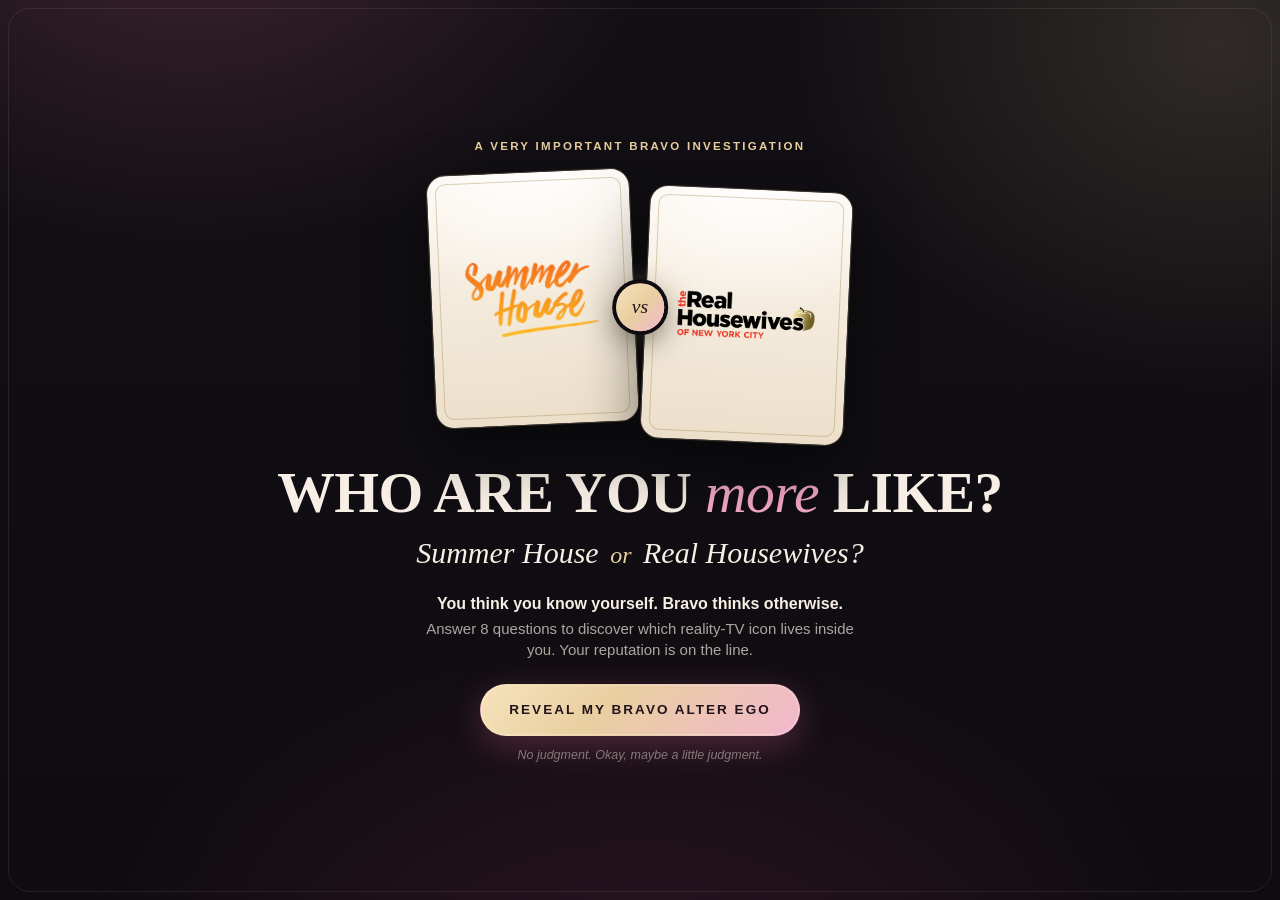
==== commit 98805e4c: "Quiz: background music and a 12-second scoring screen The quiz theme fades in on the start tap, loop" ====
--- a/quiz/index.html
+++ b/quiz/index.html
@@ -14,6 +14,7 @@
 
 <div class="backdrop" aria-hidden="true"></div>
 <canvas id="confetti" aria-hidden="true"></canvas>
+<button id="muteBtn" class="mute-btn" type="button" aria-pressed="false" aria-label="Mute music" hidden></button>
 
 <main id="app">
 
@@ -50,9 +51,17 @@
   </section>
 
   <!-- 2b. Dramatic pause -->
-  <section id="tally" class="screen screen--center" aria-labelledby="tallyTitle" hidden>
+  <section id="tally" class="screen" aria-labelledby="tallyTitle" hidden>
     <p class="eyebrow">Please stand by</p>
-    <h2 id="tallyTitle" class="display display--sm" tabindex="-1">The producers are reviewing the footage<span class="dots" aria-hidden="true"><i>.</i><i>.</i><i>.</i></span></h2>
+    <h2 id="tallyTitle" class="display display--sm" tabindex="-1">Calculating your Bravo alter ego<span class="dots" aria-hidden="true"><i>.</i><i>.</i><i>.</i></span></h2>
+    <p class="calc__status" id="calcStatus" aria-live="polite"></p>
+    <div class="calc__console" aria-hidden="true"><div class="calc__lines" id="calcLines"></div></div>
+    <div class="calc__meters" aria-hidden="true">
+      <div class="meter is-kyle"><span class="meter__label">Summer House energy</span><span class="meter__bar"><i id="meterA"></i></span><span class="meter__val" id="meterAVal"></span></div>
+      <div class="meter is-bethenny"><span class="meter__label">Housewife energy</span><span class="meter__bar"><i id="meterB"></i></span><span class="meter__val" id="meterBVal"></span></div>
+    </div>
+    <div class="calc__progress" id="calcProgress" role="progressbar" aria-label="Scoring progress" aria-valuemin="0" aria-valuemax="100" aria-valuenow="0"><span id="calcFill"></span></div>
+    <p class="calc__pct" id="calcPct" aria-hidden="true"></p>
   </section>
 
   <!-- 3. Results (filled in by app.js) -->
--- a/quiz/quiz.css
+++ b/quiz/quiz.css
@@ -214,12 +214,19 @@
   color: var(--cream); opacity: 0.85; margin: 5px 0;
 }
 .show-card__logo {
-  position: absolute; inset: 14% 17%; width: 66%; height: 72%;
+  position: absolute; inset: 12% 15%; width: 70%; height: 76%;
   object-fit: contain; opacity: 0; transition: opacity .6s ease;
   filter: drop-shadow(0 6px 24px rgba(0, 0, 0, 0.5));
 }
 .show-card__logo.is-loaded { opacity: 1; }
 .show-card.has-logo .show-card__wordmark > * { visibility: hidden; } /* keep the card background, drop the text */
+.show-card.is-plate-light .show-card__wordmark {
+  background:
+    radial-gradient(120% 70% at 50% 0%, rgba(255, 255, 255, 0.9), transparent 70%),
+    linear-gradient(180deg, #fbf6ee, #ecdfca);
+}
+.show-card.is-plate-light .show-card__wordmark::before { border-color: rgba(156, 122, 60, 0.35); }
+.show-card.is-plate-light .show-card__logo { filter: none; }
 
 /* Side-by-side pair with a "vs" medallion */
 .duo { position: relative; display: flex; align-items: center; justify-content: center; gap: 12px; height: 100cqh; width: 100%; }
@@ -317,6 +324,55 @@
 .dots i:nth-child(3) { animation-delay: .4s; }
 @keyframes blink { 0%, 100% { opacity: .2; } 50% { opacity: 1; } }
 
+/* "Very complicated math" scoring screen */
+#tally .display--sm { font-size: clamp(24px, min(7vw, 4.2svh), 42px); }
+.calc__status {
+  flex: none; min-height: 2.8em; margin: 10px auto 0; max-width: 22em;
+  font-family: var(--serif); font-style: italic; font-size: clamp(16px, min(4.6vw, 2.8svh), 22px); line-height: 1.3; color: var(--pink);
+}
+.calc__status.is-swapping { animation: statusIn .35s var(--ease) both; }
+@keyframes statusIn { from { opacity: 0; transform: translateY(6px); } to { opacity: 1; transform: none; } }
+.calc__console {
+  flex: 1 1 0; min-height: 120px; max-height: 280px; width: 100%; margin-top: 12px;
+  border-radius: 14px; border: 1px solid var(--line); background: rgba(0, 0, 0, 0.35);
+  box-shadow: inset 0 0 40px rgba(226, 103, 154, 0.08);
+  overflow: hidden; position: relative;
+  -webkit-mask-image: linear-gradient(180deg, transparent 0, #000 30%, #000 100%);
+  mask-image: linear-gradient(180deg, transparent 0, #000 30%, #000 100%);
+}
+.calc__lines {
+  position: absolute; left: 0; right: 0; bottom: 0; padding: 10px 12px;
+  display: flex; flex-direction: column; gap: 2px; text-align: left;
+  font-family: ui-monospace, "SF Mono", Menlo, Consolas, monospace; font-size: 11.5px; line-height: 1.45;
+  color: rgba(247, 239, 229, 0.62); white-space: nowrap;
+}
+.calc__lines .is-ok { color: var(--champagne); }
+.calc__lines .is-hot { color: var(--pink); }
+.calc__lines span:last-child::after { content: "▍"; margin-left: 2px; color: var(--champagne); animation: blink 0.8s steps(1) infinite; }
+.calc__meters { flex: none; width: 100%; margin-top: 12px; display: grid; gap: 8px; }
+.meter { display: grid; grid-template-columns: 9.5em 1fr 3.4em; align-items: center; gap: 10px; text-align: left; }
+.meter__label { font-size: 10.5px; font-weight: 700; letter-spacing: 0.12em; text-transform: uppercase; color: var(--accent); white-space: nowrap; }
+.meter__bar { height: 8px; border-radius: 999px; background: rgba(247, 239, 229, 0.08); overflow: hidden; }
+.meter__bar i { display: block; height: 100%; width: 50%; border-radius: inherit; background: linear-gradient(90deg, var(--accent-deep), var(--accent)); transition: width .25s ease; }
+.meter__val { font-family: ui-monospace, "SF Mono", Menlo, monospace; font-size: 12px; text-align: right; color: var(--cream); }
+.calc__progress { flex: none; width: 100%; height: 6px; margin-top: 14px; border-radius: 999px; background: rgba(247, 239, 229, 0.10); overflow: hidden; }
+.calc__progress span { display: block; height: 100%; width: 0; background: linear-gradient(90deg, var(--rose), var(--champagne)); box-shadow: 0 0 14px rgba(232, 207, 160, 0.6); transition: width .2s linear; }
+.calc__pct { flex: none; margin: 8px 0 0; font-family: ui-monospace, "SF Mono", Menlo, monospace; font-size: 12px; letter-spacing: 0.08em; color: var(--champagne); }
+
+/* Music on/off */
+.mute-btn {
+  position: fixed; z-index: 6; top: max(14px, env(safe-area-inset-top)); right: 14px;
+  width: 40px; height: 40px; border-radius: 50%; padding: 0; cursor: pointer;
+  display: flex; align-items: center; justify-content: center;
+  color: var(--champagne); background: rgba(14, 12, 16, 0.7); border: 1px solid var(--line-strong);
+  -webkit-backdrop-filter: blur(6px); backdrop-filter: blur(6px);
+  transition: background-color .2s ease, transform .2s ease;
+}
+.mute-btn:hover { background: rgba(40, 32, 40, 0.9); }
+.mute-btn:active { transform: scale(0.94); }
+.mute-btn:focus-visible { outline: 2px solid var(--champagne); outline-offset: 3px; }
+.mute-btn svg { width: 20px; height: 20px; }
+
 /* ---------- Result ---------- */
 .reveal > * { animation: rise .8s var(--ease) both; }
 .reveal > *:nth-child(1) { animation-delay: .05s; }
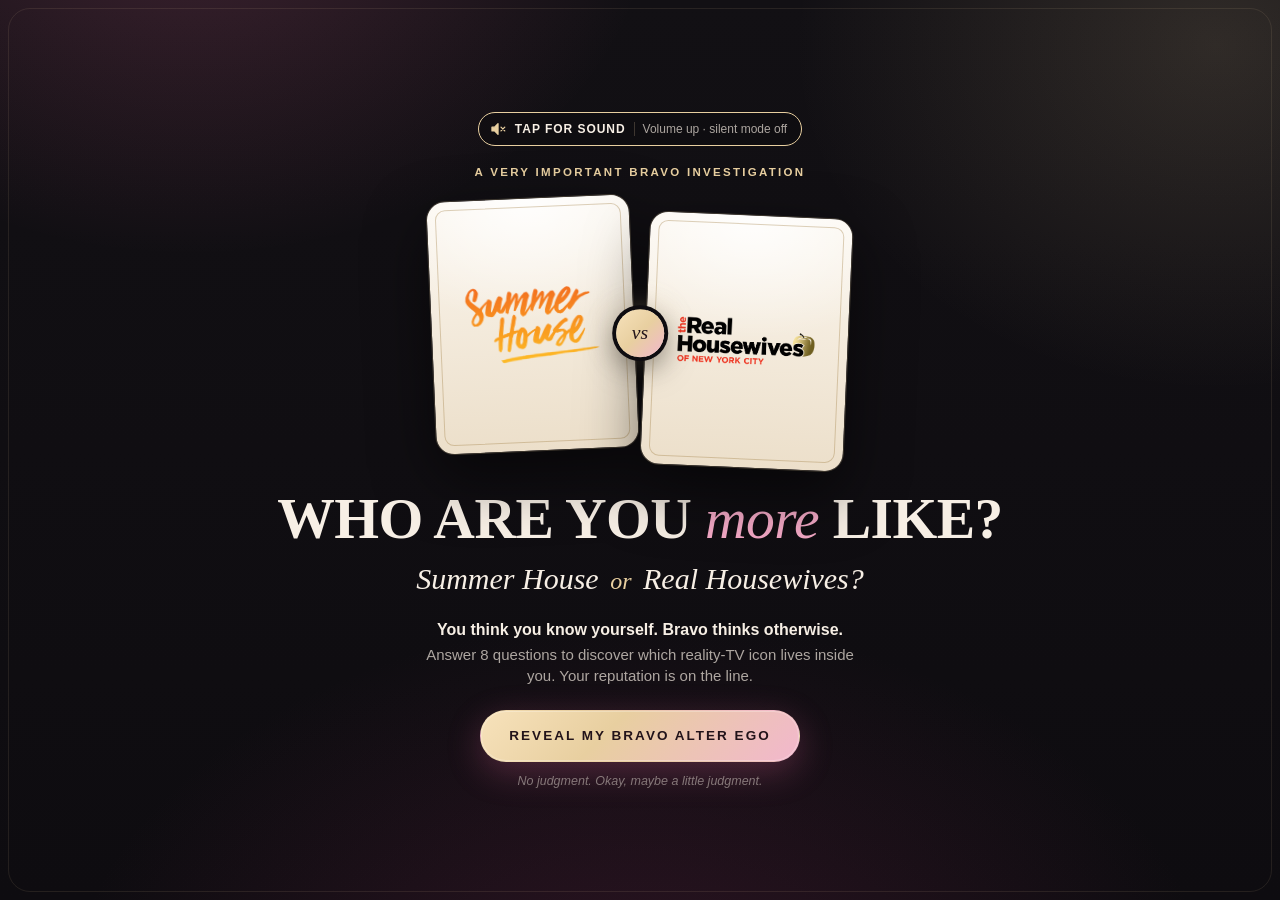
==== commit 2b738ada: "Quiz: 'Tap for sound' banner at the top of the intro The first tap starts the theme music right on t" ====
--- a/quiz/index.html
+++ b/quiz/index.html
@@ -20,6 +20,11 @@
 
   <!-- 1. Introduction -->
   <section id="intro" class="screen is-active" aria-labelledby="introTitle">
+    <button id="soundBanner" class="sound-banner" type="button" aria-pressed="false" hidden>
+      <span class="sound-banner__icon" id="soundIcon" aria-hidden="true"></span>
+      <span class="sound-banner__text" id="soundText">Tap for sound</span>
+      <span class="sound-banner__hint" id="soundHint">Volume up · silent mode off</span>
+    </button>
     <p class="eyebrow">A Very Important Bravo Investigation</p>
     <div class="stretch"><div class="duo duo--intro" id="introDuo"></div></div>
     <h1 id="introTitle" class="display" tabindex="-1">Who are you <em>more</em> like?</h1>
--- a/quiz/quiz.css
+++ b/quiz/quiz.css
@@ -359,6 +359,29 @@
 .calc__progress span { display: block; height: 100%; width: 0; background: linear-gradient(90deg, var(--rose), var(--champagne)); box-shadow: 0 0 14px rgba(232, 207, 160, 0.6); transition: width .2s linear; }
 .calc__pct { flex: none; margin: 8px 0 0; font-family: ui-monospace, "SF Mono", Menlo, monospace; font-size: 12px; letter-spacing: 0.08em; color: var(--champagne); }
 
+/* Sound banner (top of the intro) */
+.sound-banner {
+  appearance: none; cursor: pointer; flex: none;
+  display: inline-flex; align-items: center; gap: 8px;
+  margin: 0 0 clamp(10px, 2svh, 18px); padding: 7px 14px 7px 10px;
+  border-radius: 999px; border: 1px solid var(--line-strong);
+  background: rgba(14, 12, 16, 0.6); color: var(--cream);
+  font-size: 13px; line-height: 1.2;
+  transition: background-color .2s ease, border-color .2s ease, transform .2s ease;
+}
+.sound-banner:hover { background: var(--panel-strong); border-color: var(--champagne); }
+.sound-banner:active { transform: scale(0.97); }
+.sound-banner:focus-visible { outline: 2px solid var(--champagne); outline-offset: 3px; }
+.sound-banner__icon { display: inline-flex; color: var(--champagne); }
+.sound-banner__icon svg { width: 18px; height: 18px; }
+.sound-banner__text { font-weight: 700; letter-spacing: 0.08em; text-transform: uppercase; font-size: 12px; }
+.sound-banner__hint { color: var(--muted); font-size: 12px; padding-left: 8px; border-left: 1px solid var(--line); }
+.sound-banner.is-waiting { border-color: var(--champagne); box-shadow: 0 0 0 0 rgba(232, 207, 160, 0.5); animation: soundPing 2s ease-out infinite; }
+.sound-banner.is-on { border-color: var(--pink); }
+.sound-banner.is-on .sound-banner__icon { color: var(--pink); }
+@media (max-width: 359px) { .sound-banner__hint { display: none; } }
+@keyframes soundPing { 0% { box-shadow: 0 0 0 0 rgba(232, 207, 160, 0.45); } 70%, 100% { box-shadow: 0 0 0 12px rgba(232, 207, 160, 0); } }
+
 /* Music on/off */
 .mute-btn {
   position: fixed; z-index: 6; top: max(14px, env(safe-area-inset-top)); right: 14px;
@@ -524,6 +547,11 @@
 .cameo__placeholder-text { margin: 0; color: var(--muted); font-size: 14px; max-width: 16em; line-height: 1.35; }
 .cameo__placeholder .btn { margin-top: 4px; min-height: 46px; padding: 12px 18px; font-size: 12px; }
 
+.cameo__save { align-self: center; margin-top: 10px; min-height: 44px; padding: 10px 18px; font-size: 11.5px; letter-spacing: 0.12em; }
+.cameo__save.is-ready { color: #22131a; border-color: transparent; background: linear-gradient(135deg, #f7e2bb 0%, var(--champagne) 40%, #f2b7cd 100%); animation: savePulse 1.6s ease-in-out infinite; }
+.cameo__save[aria-busy="true"] { cursor: progress; opacity: 0.85; }
+@keyframes savePulse { 0%, 100% { transform: scale(1); } 50% { transform: scale(1.05); } }
+
 .pager { flex: none; display: flex; align-items: center; justify-content: center; gap: 10px; margin-top: 10px; color: var(--muted); font-size: 12.5px; }
 .pager__dot {
   appearance: none; cursor: pointer; width: 9px; height: 9px; padding: 0; border-radius: 50%;
